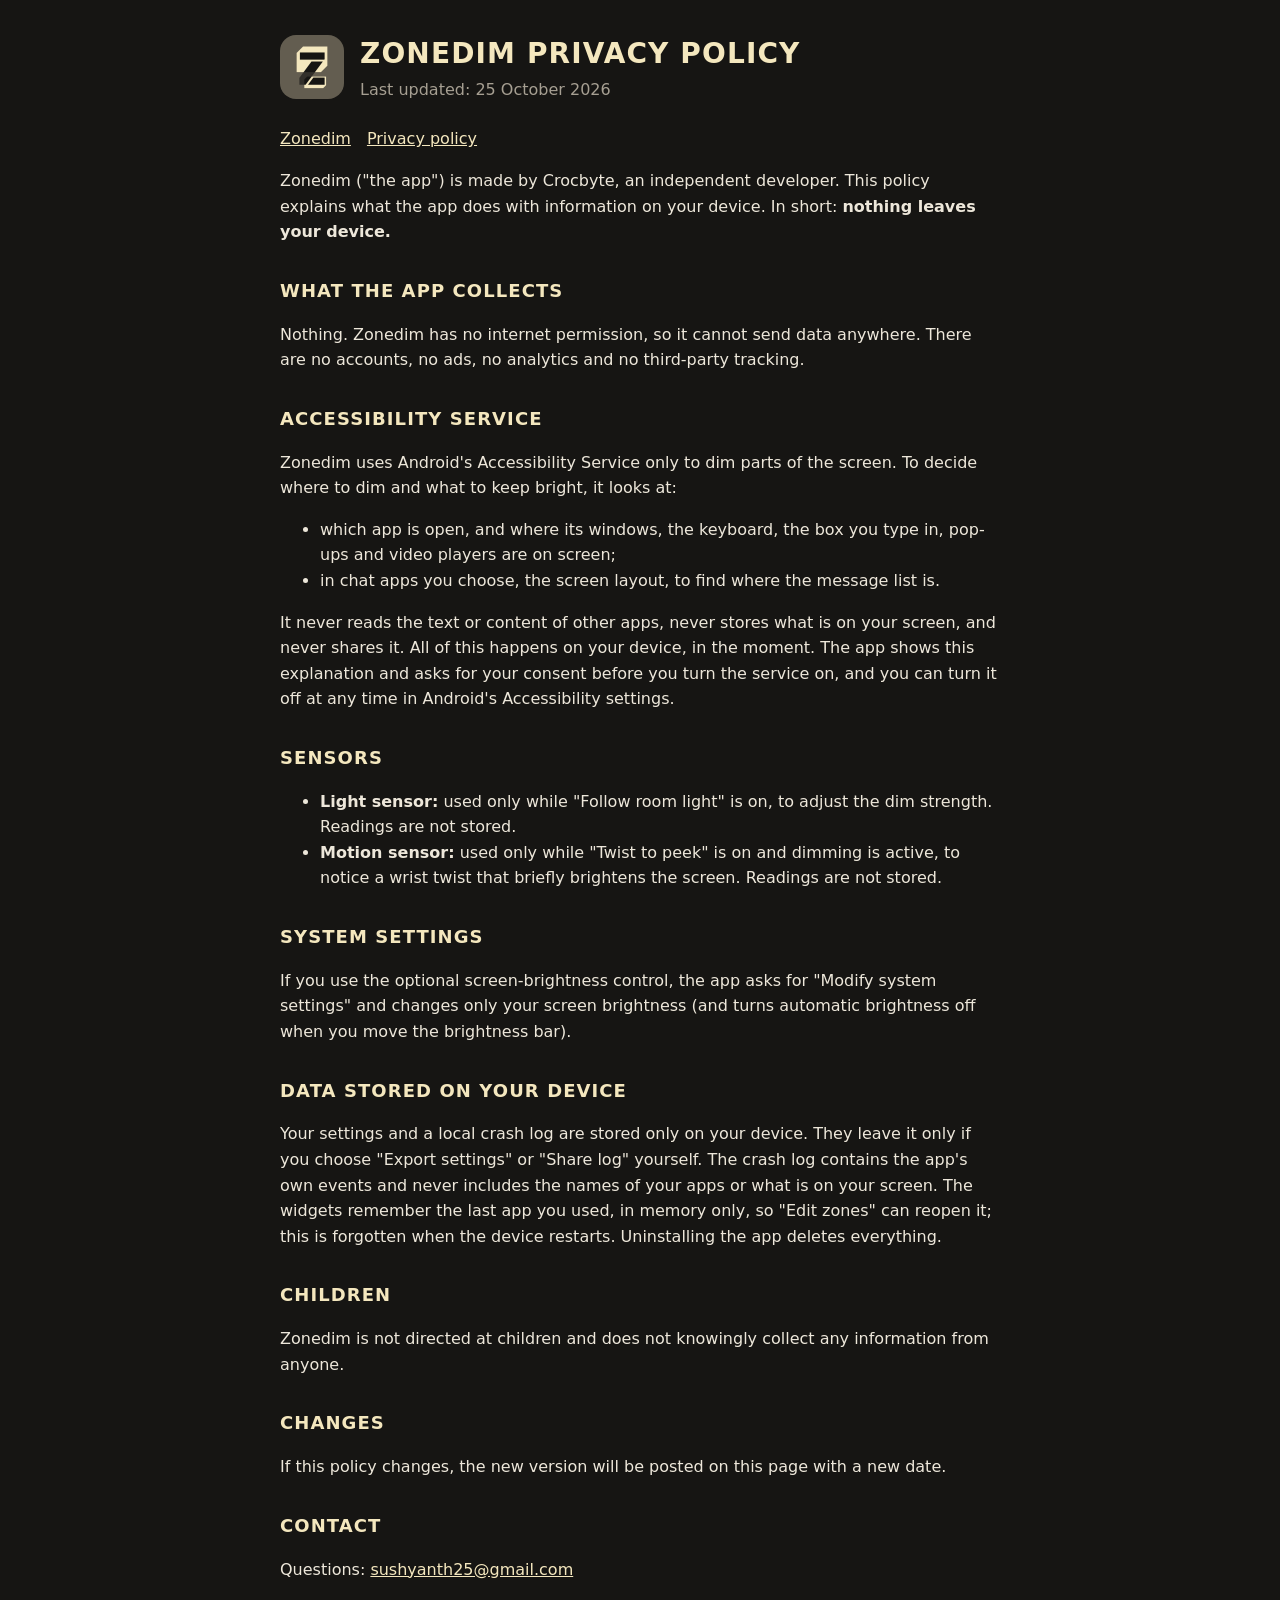
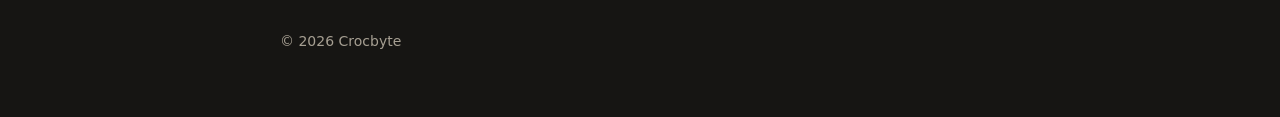
==== privacy.html @ 13b5bd35 "Zonedim website: privacy policy and info page" ====
<!doctype html>
<html lang="en">
<head>
  <meta charset="utf-8">
  <meta name="viewport" content="width=device-width, initial-scale=1">
  <title>Zonedim privacy policy</title>
  <link rel="stylesheet" href="assets/style.css">
</head>
<body>
<main>
  <header>
    <img src="assets/icon.png" alt="Zonedim icon">
    <div>
      <h1>ZONEDIM PRIVACY POLICY</h1>
      <div class="muted">Last updated: 25 October 2026</div>
    </div>
  </header>
  <nav><a href="index.html">Zonedim</a><a href="privacy.html">Privacy policy</a></nav>

  <p>Zonedim ("the app") is made by Crocbyte, an independent developer. This policy explains what
  the app does with information on your device. In short: <strong>nothing leaves your device.</strong></p>

  <h2>What the app collects</h2>
  <p>Nothing. Zonedim has no internet permission, so it cannot send data anywhere. There are no
  accounts, no ads, no analytics and no third-party tracking.</p>

  <h2>Accessibility Service</h2>
  <p>Zonedim uses Android's Accessibility Service only to dim parts of the screen. To decide where
  to dim and what to keep bright, it looks at:</p>
  <ul>
    <li>which app is open, and where its windows, the keyboard, the box you type in, pop-ups and
      video players are on screen;</li>
    <li>in chat apps you choose, the screen layout, to find where the message list is.</li>
  </ul>
  <p>It never reads the text or content of other apps, never stores what is on your screen, and
  never shares it. All of this happens on your device, in the moment. The app shows this
  explanation and asks for your consent before you turn the service on, and you can turn it off at
  any time in Android's Accessibility settings.</p>

  <h2>Sensors</h2>
  <ul>
    <li><strong>Light sensor:</strong> used only while "Follow room light" is on, to adjust the dim
      strength. Readings are not stored.</li>
    <li><strong>Motion sensor:</strong> used only while "Twist to peek" is on and dimming is active,
      to notice a wrist twist that briefly brightens the screen. Readings are not stored.</li>
  </ul>

  <h2>System settings</h2>
  <p>If you use the optional screen-brightness control, the app asks for "Modify system settings"
  and changes only your screen brightness (and turns automatic brightness off when you move the
  brightness bar).</p>

  <h2>Data stored on your device</h2>
  <p>Your settings and a local crash log are stored only on your device. They leave it only if you
  choose "Export settings" or "Share log" yourself. The crash log contains the app's own events and
  never includes the names of your apps or what is on your screen. The widgets remember the last app
  you used, in memory only, so "Edit zones" can reopen it; this is forgotten when the device
  restarts. Uninstalling the app deletes everything.</p>

  <h2>Children</h2>
  <p>Zonedim is not directed at children and does not knowingly collect any information from anyone.</p>

  <h2>Changes</h2>
  <p>If this policy changes, the new version will be posted on this page with a new date.</p>

  <h2>Contact</h2>
  <p>Questions: <a href="mailto:sushyanth25@gmail.com">sushyanth25@gmail.com</a></p>

  <footer>© 2026 Crocbyte</footer>
</main>
</body>
</html>
---- assets/style.css ----
:root {
  --ground: #161513;
  --sheet: #23211e;
  --recess: #2e2b27;
  --light: #f4e7be;
  --ink: #ede7da;
  --muted: #a69f92;
}
* { box-sizing: border-box; }
body {
  margin: 0;
  background: var(--ground);
  color: var(--ink);
  font: 16px/1.6 system-ui, -apple-system, "Segoe UI", Roboto, sans-serif;
}
main { max-width: 760px; margin: 0 auto; padding: 32px 20px 64px; }
header { display: flex; align-items: center; gap: 16px; margin-bottom: 24px; }
header img { width: 64px; height: 64px; border-radius: 16px; }
h1 { color: var(--light); letter-spacing: .04em; margin: 0; font-size: 28px; }
h2 { color: var(--light); font-size: 18px; letter-spacing: .06em; text-transform: uppercase; margin-top: 32px; }
p, li { color: var(--ink); }
.muted { color: var(--muted); }
a { color: var(--light); }
.card { background: var(--sheet); padding: 16px 20px; margin: 12px 0;
  clip-path: polygon(10px 0, 100% 0, 100% calc(100% - 10px), calc(100% - 10px) 100%, 0 100%, 0 10px); }
.banner { width: 100%; height: auto; margin: 8px 0 16px; }
nav a { margin-right: 16px; }
footer { margin-top: 48px; color: var(--muted); font-size: 14px; }
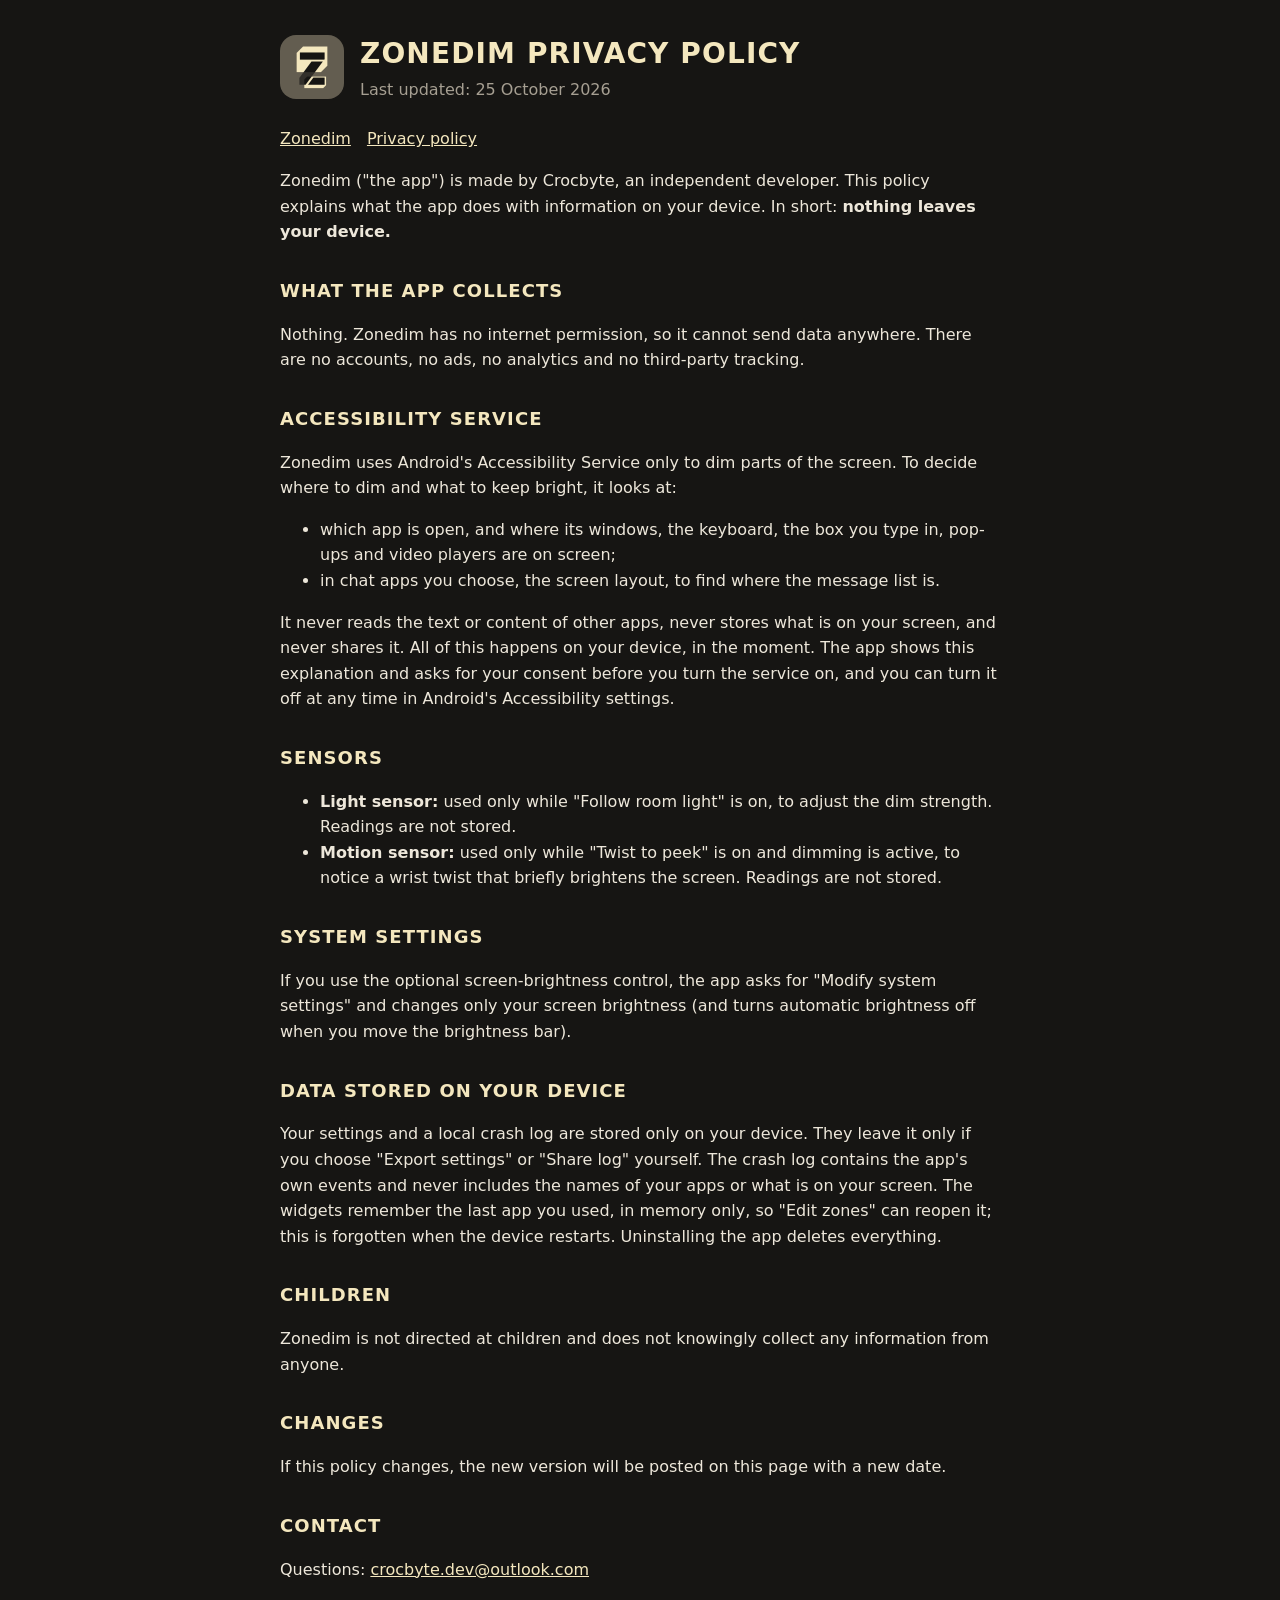
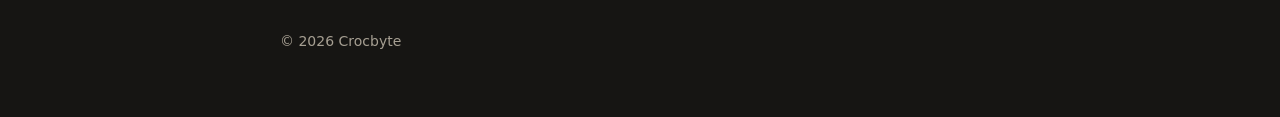
==== commit 27a03f61: "Update contact email to crocbyte.dev@outlook.com" ====
--- a/privacy.html
+++ b/privacy.html
@@ -64,7 +64,7 @@
   <p>If this policy changes, the new version will be posted on this page with a new date.</p>
 
   <h2>Contact</h2>
-  <p>Questions: <a href="mailto:sushyanth25@gmail.com">sushyanth25@gmail.com</a></p>
+  <p>Questions: <a href="mailto:crocbyte.dev@outlook.com">crocbyte.dev@outlook.com</a></p>
 
   <footer>© 2026 Crocbyte</footer>
 </main>
